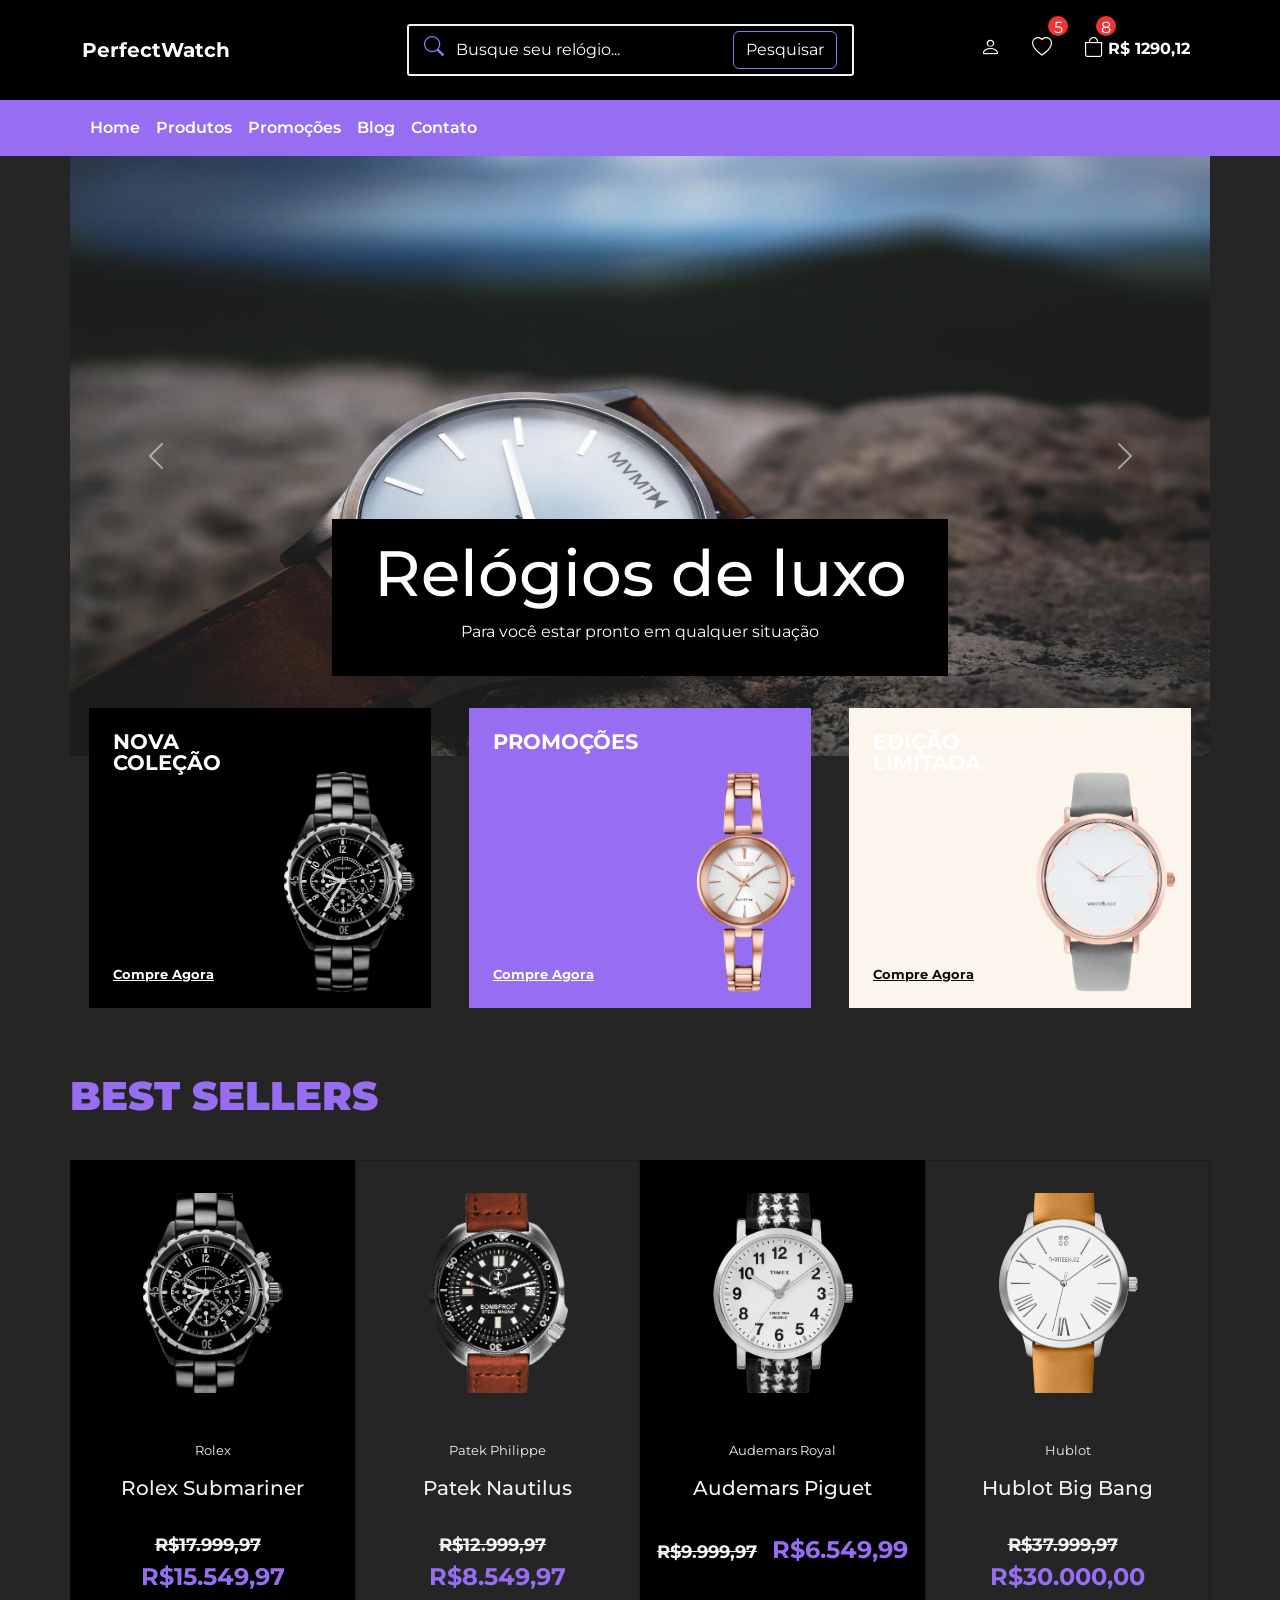
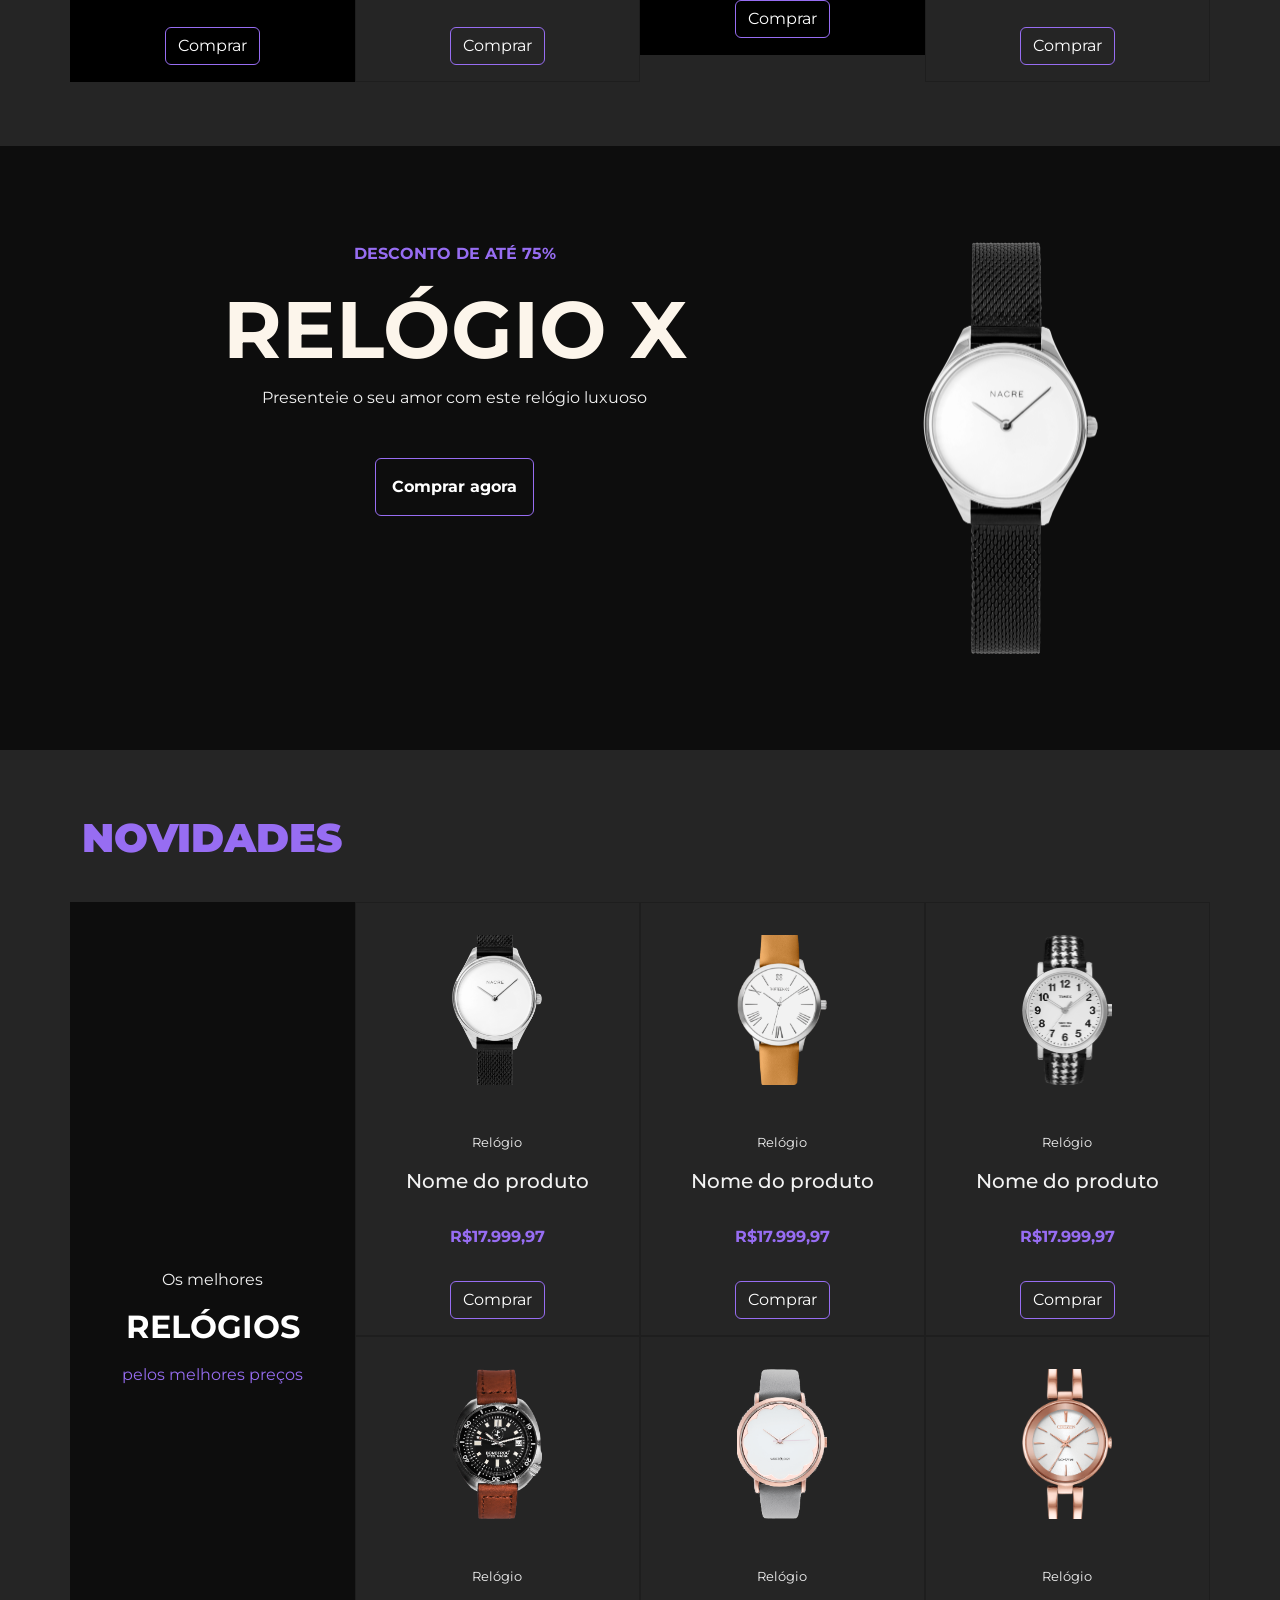
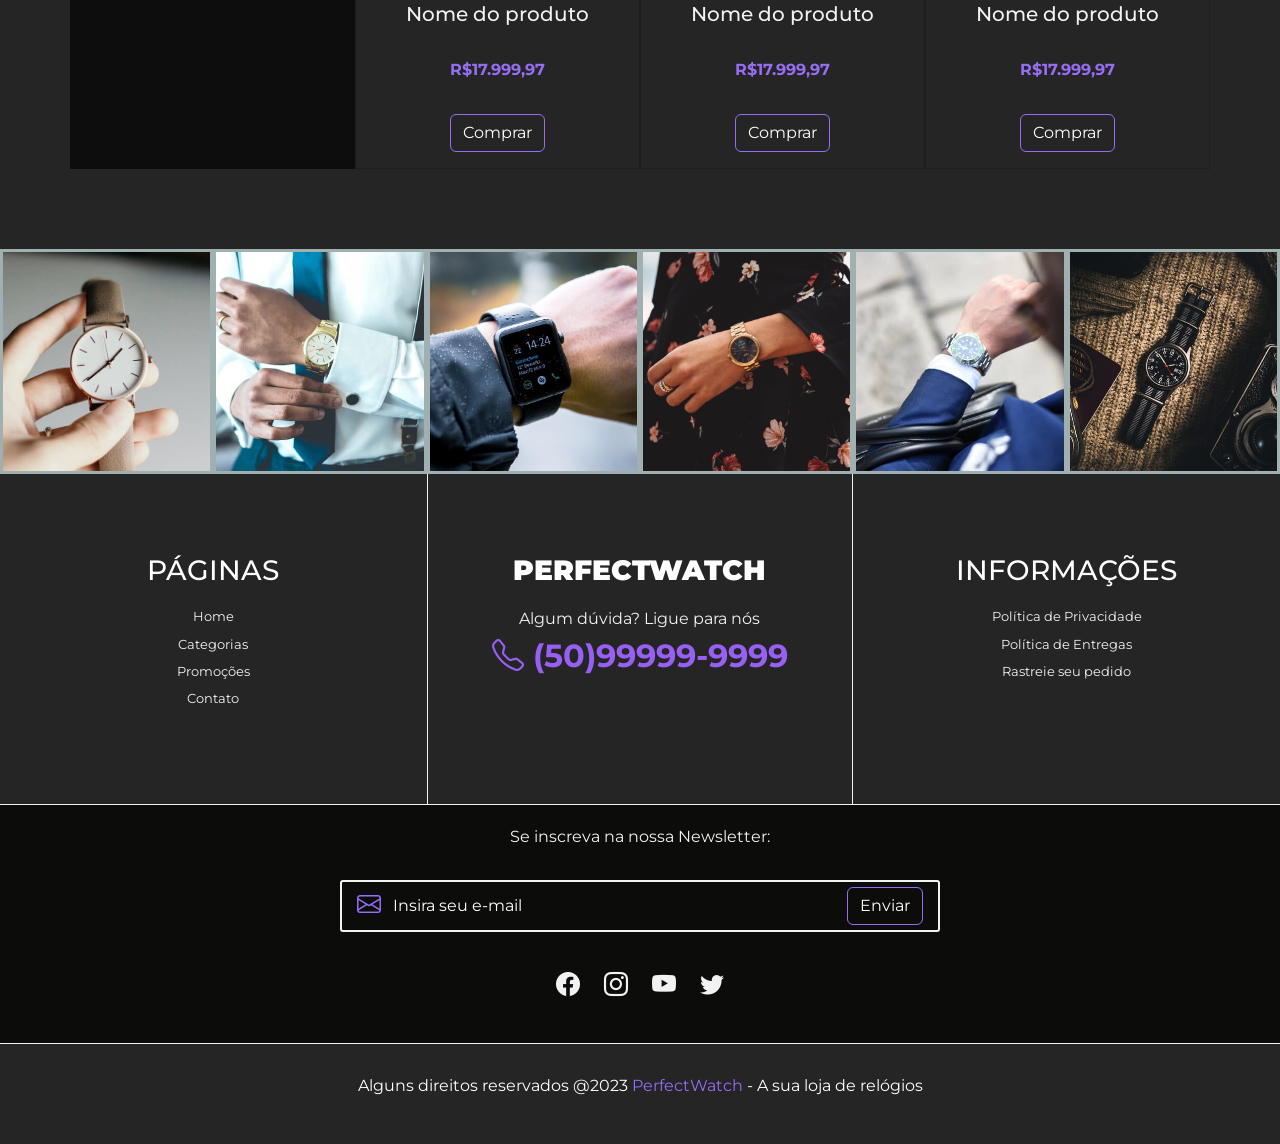
==== PerfectWatch (Completo)/index.html @ 32762eaf "Finalização dos exercícios" ====
<!DOCTYPE html>
<html lang="pt-br">
<head>
  <meta charset="UTF-8">
  <meta http-equiv="X-UA-Compatible" content="IE=edge">
  <meta name="viewport" content="width=device-width, initial-scale=1.0">
  <title>PerfectWatch</title>

  <!-- Favicon -->
  <link rel="shortcut icon" href="img/favicon.ico" type="image/x-icon">

  <!-- Google fonts -->
  <link rel="preconnect" href="https://fonts.googleapis.com">
  <link rel="preconnect" href="https://fonts.gstatic.com" crossorigin>
  <link href="https://fonts.googleapis.com/css2?family=Montserrat:ital,wght@0,100;0,200;0,300;0,400;0,500;0,600;0,700;0,800;0,900;1,100;1,200;1,300;1,400;1,500;1,600;1,700;1,800;1,900&display=swap" rel="stylesheet">
  
  <!-- Link (Bootstrap arquivos locais) -->
  <link rel="stylesheet" href="css/bootstrap.css">
  
  <!-- Link para (Bootstrap Icons arquivos locais) -->
  <link rel="stylesheet" href="./bootstrap-icons/bootstrap-icons.css">

  <!-- Link CSS (Próprio) -->
  <link rel="stylesheet" href="css/styles.css">

  <!-- JavaScript arquivos locais -->
  <script src="js/bootstrap.js" defer></script>
  
</head>
<body>


  <!-- NAVBAR -->
  <!-- Primeira Barra de Navegação -->
  <nav class="navbar navbar-expand-lg destaque py-4 px-2" id="navbar">
    <div class="container">
      <!-- Marca ou Logo -->
      <a class="navbar-brand" href="#">PerfectWatch</a>

      <!-- Itens da barra de navegação -->
      <div id="navbar-items">
        <div></div> <!-- Espaço vazio, usado para fazer a divisão do layout -->

        <!-- Formulário de busca -->
        <form class="d-flex" id="search-form">
          <i class="bi bi-search primary-color"></i> <!-- Ícone de pesquisa -->
          <input class="form-control me-2" type="search" placeholder="Busque seu relógio..." aria-label="Search">
          <button class="btn secondary-bg-color" type="submit">Pesquisar</button>
        </form>

        <!-- Ícones da barra de navegação -->
        <ul class="navbar-nav mb-2 mb-lg-0">
          <li class="nav-item">
            <a class="nav-link" href="#">
              <i class="bi bi-person"></i> <!-- Link para perfil do usuário -->
            </a>
          </li>
          <li class="nav-item">
            <a class="nav-link" href="#">
              <i class="bi bi-heart"></i> <!-- Link para favoritos -->
            </a>
            <span class="qty-info">5</span> <!-- Quantidade de itens -->
          </li>
          <li class="nav-item" id="bag-item">
            <a class="nav-link" href="#">
              <i class="bi bi-bag"></i> <!-- Link para carrinho -->
              <b>R$ 1290,12</b> <!-- Valor total do carrinho -->
            </a>
            <span class="qty-info">8</span> <!-- Qtd de itens no carrinho -->
          </li>
        </ul>
      </div>
    </div>
  </nav>

  <!-- Barra de Navegação Inferior -->
  <nav class="navbar navbar-expand-lg secondary-bg-color p-2" id="bottom-navbar-container">
    <div class="container">
      <!-- Botão para mostrar/esconder o menu -->
      <button class="navbar-toggler" type="button" data-bs-toggle="collapse" data-bs-target="#bottom-navbar"
        aria-controls="bottom-navbar"
        aria-expanded="false" aria-label="Toggle navigation">
        <i class="bi bi-list"></i> <!-- Ícone de lista (para menu mobile) -->
      </button>

      <!-- Itens do menu de navegação inferior -->
      <ul class="navbar-nav mb-2 mb-lg-0 collapse navbar-collapse" id="bottom-navbar">
        <li class="nav-item sobre">
          <a class="nav-link" href="#">Home</a>
        </li>
        <li class="nav-item sobre">
          <a class="nav-link" href="#">Produtos</a>
        </li>
        <li class="nav-item sobre">
          <a class="nav-link" href="#">Promoções</a>
        </li>
        <li class="nav-item sobre">
          <a class="nav-link" href="#">Blog</a>
        </li>
        <li class="nav-item sobre">
          <a class="nav-link" href="#">Contato</a>
        </li>
      </ul>
    </div>
  </nav>

  <!-- ____________________________________________________________ -->

  <!-- BANNERS -->
  <div class="container" id="banners-container">
    <div id="slider" class="carousel slide" data-bs-ride="carousel">
      <div class="carousel-inner">
        <div class="carousel-item active">
          <img src="img/banner1.jpg" class="d-block w-100 img-fluid" alt="...">
          <div class="carousel-caption destaque">
            <h5>Relógios de luxo</h5>
            <p>Para você estar pronto em qualquer situação</p>
          </div>
        </div>
        <!-- Segundo slide do carousel -->
        <div class="carousel-item">
          <img src="img/banner3.jpg" class="d-block w-100 img-fluid" alt="...">
          <div class="carousel-caption destaque">
            <h5>Linha Importada</h5>
            <p>Conheça os melhores relógios suíços, com pronta entrega.</p>
          </div>
        </div>
      </div>
      <!-- Botões de controle para navegar entre slides -->
      <button class="carousel-control-prev" type="button" data-bs-target="#slider" data-bs-slide="prev">
        <span class="carousel-control-prev-icon" aria-hidden="true"></span>
        <span class="visually-hidden">Previous</span>
      </button>
      <button class="carousel-control-next" type="button" data-bs-target="#slider" data-bs-slide="next">
        <span class="carousel-control-next-icon" aria-hidden="true"></span>
        <span class="visually-hidden">Next</span>
      </button>
    </div>

    <!-- MINI BANNERS -->
    <div class="container" id="mini-banners">
      <!-- Linha de mini banners -->
      <div class="row justify-content-around">
        <!-- Mini banner 1 -->
        <div class="col-12 dark-bg-color" id="mini-banner-1">
          <h2>Nova Coleção</h2>
          <img src="img/relogio1.png" alt="Relógio 1">
          <a href="#">Compre Agora</a>
        </div>
        <!-- Mini banner 2 -->
        <div class="col-12 secondary-bg-color" id="mini-banner-2">
          <h2>Promoções</h2>
          <img src="img/relogio2.png" alt="Relógio 2">
          <a href="#">Compre Agora</a>
        </div>
        <!-- Mini banner 3 -->
        <div class="col-12 light-bg-color" id="mini-banner-3">
          <h2>Edição Limitada</h2>
          <img src="img/relogio3.png" alt="Relógio 3">
          <a href="#">Compre Agora</a>
        </div>
      </div>
    </div>
  </div>


  <!-- __________________________________________________ -->
  <!-- BEST SELLERS -->

  <div class="container" id="best-sellers">
    <!-- CORRIGIDO: "tittle" → "title" -->
    <h2 class="title primary-color">Best Sellers</h2>

    <!-- Linha com os produtos best sellers -->
    <div class="row">
      <!-- Primeiro produto -->
      <div class="col-12 col-md-3">
        <div class="card destaque">
          <img src="img/relogio1.png" class="card-img-top img-fluid" alt="Relógio">
          <div class="card-body">
            <p class="card-category secondary-color">Rolex</p>
            <h5 class="card-title secondary-color">Rolex Submariner</h5>
            <p class="card-text primary-color">
              <span class="original-price">R$17.999,97</span>
              <span class="discount-price">R$15.549,97</span>
            </p>
            <a href="#" class="btn btn-primary">Comprar</a>
          </div>
        </div>
      </div>

      <!-- Segundo produto -->
      <div class="col-12 col-md-3">
        <div class="card primary-bg-color">
          <img src="img/relogio4.png" class="card-img-top img-fluid" alt="Relógio">
          <div class="card-body">
            <p class="card-category secondary-color">Patek Philippe</p>
            <h5 class="card-title secondary-color">Patek Nautilus</h5>
            <p class="card-text primary-color">
              <span class="original-price">R$12.999,97</span>
              <span class="discount-price">R$8.549,97</span>
            </p>
            <a href="#" class="btn btn-primary">Comprar</a>
          </div>
        </div>
      </div>

      <!-- Terceiro produto -->
      <div class="col-12 col-md-3">
        <div class="card destaque">
          <img src="img/relogio5.png" class="card-img-top img-fluid" alt="Relógio">
          <div class="card-body">
            <p class="card-category secondary-color">Audemars Royal</p>
            <h5 class="card-title secondary-color">Audemars Piguet</h5>
            <p class="card-text primary-color">
              <span class="original-price">R$9.999,97</span>
              <span class="discount-price">R$6.549,99</span>
            </p>
            <a href="#" class="btn btn-primary">Comprar</a>
          </div>
        </div>
      </div>

      <!-- Quarto produto -->
      <div class="col-12 col-md-3">
        <div class="card primary-bg-color">
          <img src="img/relogio6.png" class="card-img-top img-fluid" alt="Relógio">
          <div class="card-body">
            <p class="card-category secondary-color">Hublot</p>
            <h5 class="card-title secondary-color">Hublot Big Bang</h5>
            <p class="card-text primary-color">
              <span class="original-price">R$37.999,97</span>
              <span class="discount-price">R$30.000,00</span>
            </p>
            <a href="#" class="btn btn-primary">Comprar</a>
          </div>
        </div>
      </div>
    </div>
  </div>

  <!-- _______________________________________________ -->

  <!-- BANNER DESTAQUE -->
  <div class="container-fluid" id="bottom-banner">
    <div class="row">
      <!-- Coluna para texto -->
      <div class="col-12 col-md-8">
        <p class="primary-color offer-subtitle">Desconto de até 75%</p>
        <h2 class="light-color">Relógio X</h2>
        <p class="secondary-color">Presenteie o seu amor com este relógio luxuoso</p>
        <a href="#" class="btn btn-primary">Comprar agora</a>
      </div>
      <!-- Coluna para imagem -->
      <div class="col-12 col-md-4">
        <img src="img/relogio7.png" alt="Relógio 7">
      </div>
    </div>
  </div>

  <!--                                                                        -->
<!-- NOVIDADES (New Products) -->

<div class="container" id="new-products">
  <!-- Título da seção -->
  <h2 class="title primary-color">Novidades</h2>

  <!-- Linha com conteúdo da seção -->
  <div class="row">
    <!-- Coluna para o banner de Novidades (apenas em telas maiores) -->
    <div class="col-12 col-md-3 d-none d-md-flex" id="new-products-banner">
      <!-- Subtítulo do banner -->
      <p class="secondary-color">Os melhores</p>
      <!-- Título do banner -->
      <h3>Relógios</h3>
      <!-- Descrição do banner -->
      <p class="primary-color">pelos melhores preços</p>
    </div>
    <!-- Coluna principal para os produtos -->
    <div class="col-12 col-md-9">
      <!-- Linha para os cards de produtos -->
      <div class="row">
        <!-- Primeiro produto -->
        <div class="col-12 col-md-4">
          <div class="card primary-bg-color">
            <!-- Imagem do produto -->
            <img src="img/relogio7.png" class="card-img-top img-fluid" alt="Relógio">
            <div class="card-body">
              <!-- Categoria do produto -->
              <p class="card-category secondary-color">Relógio</p>
              <!-- Título do produto -->
              <h5 class="card-title secondary-color">Nome do produto</h5>
              <!-- Preço do produto -->
              <p class="card-text primary-color">R$17.999,97</p>
              <!-- Botão de compra -->
              <a href="#" class="btn btn-primary">Comprar</a>
              </div>
          </div>
        </div>
        <!-- Segundo produto -->
        <div class="col-12 col-md-4">
          <div class="card primary-bg-color">
            <img src="img/relogio6.png" class="card-img-top img-fluid" alt="Relógio">
            <div class="card-body">
              <p class="card-category secondary-color">Relógio</p>
              <h5 class="card-title secondary-color">Nome do produto</h5>
              <p class="card-text primary-color">R$17.999,97</p>
              <a href="#" class="btn btn-primary">Comprar</a>
            </div>
          </div>
        </div>
        <!-- Terceiro produto -->
        <div class="col-12 col-md-4">
          <div class="card primary-bg-color">
            <img src="img/relogio5.png" class="card-img-top img-fluid" alt="Relógio">
            <div class="card-body">
              <p class="card-category secondary-color">Relógio</p>
              <h5 class="card-title secondary-color">Nome do produto</h5>
              <p class="card-text primary-color">R$17.999,97</p>
              <a href="#" class="btn btn-primary">Comprar</a>
            </div>
          </div>
        </div>
        <!-- Quarto produto -->
        <div class="col-12 col-md-4">
          <div class="card primary-bg-color">
            <img src="img/relogio4.png" class="card-img-top img-fluid" alt="Relógio">
            <div class="card-body">
              <p class="card-category secondary-color">Relógio</p>
              <h5 class="card-title secondary-color">Nome do produto</h5>
              <p class="card-text primary-color">R$17.999,97</p>
              <a href="#" class="btn btn-primary">Comprar</a>
            </div>
          </div>
        </div>
        <!-- Quinto produto -->
        <div class="col-12 col-md-4">
          <div class="card primary-bg-color">
            <img src="img/relogio3.png" class="card-img-top img-fluid" alt="Relógio">
            <div class="card-body">
              <p class="card-category secondary-color">Relógio</p>
              <h5 class="card-title secondary-color">Nome do produto</h5>
              <p class="card-text primary-color">R$17.999,97</p>
              <a href="#" class="btn btn-primary">Comprar</a>
            </div>
          </div>
        </div>
        <!-- Sexto produto -->
        <div class="col-12 col-md-4">
          <div class="card primary-bg-color">
            <img src="img/relogio2.png" class="card-img-top img-fluid" alt="Relógio">
            <div class="card-body">
              <p class="card-category secondary-color">Relógio</p>
              <h5 class="card-title secondary-color">Nome do produto</h5>
              <p class="card-text primary-color">R$17.999,97</p>
              <a href="#" class="btn btn-primary">Comprar</a>
            </div>
          </div>
        </div>
      </div>
    </div>
  </div>
</div>

<!--__________________________________________-->
    <!-- GALLERY -->

    <div class="container-fluid" id="gallery">
      <div class="row">
        <!-- Colunas para as imagens da galeria -->
        <div class="col-6 col-md-2 image-container" id="insta1"></div>
        <div class="col-6 col-md-2 image-container" id="insta2"></div>
        <div class="col-6 col-md-2 image-container" id="insta3"></div>
        <div class="col-6 col-md-2 image-container" id="insta4"></div>
        <div class="col-6 col-md-2 image-container" id="insta5"></div>
        <div class="col-6 col-md-2 image-container" id="insta6"></div>
      </div>
    </div>

    <!-- FOOTER -->
    <footer id="footer">
      <div class="container-fluid" id="footer-links-container">
        <div class="row">
          <!-- Coluna para links de páginas -->
          <div class="col-12 col-md-4 footer-column">
            <h3>Páginas</h3>
            <!-- Lista de links de páginas -->
            <ul class="list-unstyled">
              <li class="mb-2"><a href="#" class="secondary-color">Home</a></li>
              <li class="mb-2"><a href="#" class="secondary-color">Categorias</a></li>
              <li class="mb-2"><a href="#" class="secondary-color">Promoções</a></li>
              <li class="mb-2"><a href="#" class="secondary-color">Contato</a></li>
            </ul>
          </div>
          <div class="col-12 col-md-4 footer-column" id="footer-center">
            <h3>PerfectWatch</h3>
            <p class="secondary-color">Algum dúvida? Ligue para nós</p>
            <p class="store-phone"><i class="bi bi-telephone"></i> (50)99999-9999</p>
          </div>
          <div class="col-12 col-md-4 footer-column">
            <h3>Informações</h3>
            <ul class="list-unstyled">
              <li class="mb-2"><a href="#" class="secondary-color">Política de Privacidade</a></li>
              <li class="mb-2"><a href="#" class="secondary-color">Política de Entregas</a></li>
              <li class="mb-2"><a href="#" class="secondary-color">Rastreie seu pedido</a></li>
            </ul>
          </div>
        </div>
      </div>
      <!-- Seção para a newsletter -->
      <div class="container-fluid" id="newsletter-container">
        <div class="col-12">
          <div class="row">
            <p class="secondary-color">Se inscreva na nossa Newsletter:</p>
            <!-- Formulário para inscrição na newsletter -->
            <form class="d-flex" id="news-form">
              <i class="bi bi-envelope primary-color"></i>
              <input class="form-control me-2" placeholder="Insira seu e-mail">
              <button class="btn secondary-bg-color" type="submit">Enviar</button>
            </form>
          </div>
        </div>
        <!-- Ícones de redes sociais -->
        <div class="col-12" id="social-container">
          <i class="bi bi-facebook"></i>
          <i class="bi bi-instagram"></i>
          <i class="bi bi-youtube"></i>
          <i class="bi bi-twitter"></i>
        </div>
      </div>
      <!-- Texto de direitos autorais -->
      <div class="container" id="copy-container">
        <p>Alguns direitos reservados @2023 <span class="primary-color">PerfectWatch</span> - A sua loja de relógios</p>
      </div>
    </footer>


  </body>
</html>
---- PerfectWatch (Completo)/css/styles.css ----
/* Define uma fonte padrão para todos os elementos */
* {
  font-family: 'Montserrat', sans-serif;
}

/* Estilos gerais para o corpo da página */
body {
  background-color: #252525; /* Cor de fundo do corpo */
  color: #FFF; /* Cor do texto */
}

/* Classes para diferentes cores de fundo */
.primary-bg-color {
  background-color: #252525;
}

.destaque {
  background-color: #000000;
}

.secondary-bg-color {
  background-color: #976DF2;
}

.light-bg-color {
  background-color: #FCF5EB;
}

.dark-bg-color {
  background-color: #000000;
}

/* Classes para diferentes cores de texto */
.primary-color {
  color: #976DF2;
}

.secondary-color {
  color: #F2F2F2;
}

.light-color {
  color: #FCF5EB;
}

/* ---------------------------------------------- */

/* Estilos para a barra de navegação (navbar) */

/* Ajusta a direção e alinhamento dos itens da barra de navegação */
#navbar .navbar-nav {
  flex-direction: row;
  justify-content: flex-end;
}

/* Define margem à esquerda para os itens da barra de navegação */
#navbar .navbar-nav li {
  margin-left: 1em;
}

/* Define a cor do texto e links na barra de navegação */
#navbar a,
#navbar button {
  color: #FFF;
}

/* Ajusta a posição dos itens da barra de navegação */
#navbar li {
  position: relative;
}

/* Define estilo para ícones na barra de navegação */
#navbar i {
  font-size: 20px;
}

/* Define estilo de cor quando o mouse passa sobre os ícones */
#navbar i:hover {
  color: #976DF2;
}

/* Define estilo para caixa com número (ex: quantidade de itens) */
#navbar span {
  position: absolute;
  top: -8px;
  right: -8px;
  width: 20px;
  height: 20px;
  border-radius: 50%;
  background-color: #EF3636;
  text-align: center;
}

/* Posiciona a caixa com número no item de sacola de compras */
#bag-item span {
  left: 20px;
}

/* Estilos para a marca/logo na barra de navegação */
.navbar-brand {
  font-weight: 700;
  width: 100%;
  text-align: center;
}

/* Estilo de hover para links 'sobre' */
.sobre a:hover {
  color: #0D0D0D !important; /* Importante para sobrepor outros estilos */
}

/* Ajusta estilo quando a largura da tela é maior que 768px */
@media(min-width: 768px) {
  .navbar-brand {
    text-align: left;
  }
}

/* Ajusta espaçamento entre itens da barra de navegação */
#navbar-items {
  justify-content: space-between;
}

/* Ajusta espaçamento quando a largura da tela é maior que 768px */
@media(min-width: 768px) {
  #navbar-items {
    display: flex;
    min-width: 80%;
  }
}

/* Estilos para formulários de busca e newsletter */
#search-form,
#news-form {
  width: 100%;
  margin: 2em 0;
}

/* Ajusta largura e margem quando a largura da tela é maior que 768px */
@media(min-width: 768px) {
  #search-form,
  #news-form {
    width: 50%;
    margin: 0;
  }
}

/* Estilos para campos de input em formulários */
#search-form,
#news-form {
  border: 2px solid #F2F2F2;
  border-radius: 3px;
  padding: 5px 15px;
}

/* Estilos para campos de input quando focados */
#search-form input,
#news-form input {
  background-color: transparent;
  border: none;
  color: #FFF;
}

/* Estilos para campos de input quando focados */
#search-form input:focus,
#news-form input:focus {
  box-shadow: none;
}

/* Estilos para placeholders em campos de input */
#search-form input::placeholder,
#news-form input::placeholder {
  color: #FFF;
}

/* ---------------------------------------------- */

/* Estilos para a barra de navegação inferior (bottom-navbar) */

/* Ajusta a posição dos itens na barra de navegação inferior */
#bottom-navbar-container .container {
  justify-content: flex-end;
}

/* Define cor do texto e links na barra de navegação inferior */
#bottom-navbar-container a {
  color: #FFF;
  font-weight: 600;
}

/* Define tamanho do ícone do botão para mostrar/esconder o menu */
.navbar-toggler {
  font-size: 1.5em;
}

/* ----------------------------Fase 2-------------------------------- */

/* Estilos para os banners */

/* Define espaçamento interno para o contêiner de banners */
#banners-container {
  padding: 0;
}

/* Posicionamento e espaçamento para a legenda do caroussel */
.carousel-caption {
  bottom: 5em;
  padding: 1em;
  left: 12%;
  right: 12%;
}

/* Estilos para o título na legenda do caroussel */
.carousel-caption h5 {
  font-size: 1.8em;
}

/* Media query para telas com largura mínima de 768px */
@media(min-width: 768px) {
  /* Ajusta altura dos itens do caroussel e imagens */
  #slider .carousel-item,
  #slider img {
    height: 600px;
  }

  /* Ajusta posicionamento e espaçamento da legenda do caroussel */
  .carousel-caption {
    left: 23%;
    right: 23%;
  }

  /* Ajusta tamanho do título na legenda do caroussel */
  .carousel-caption h5 {
    font-size: 4em;
  }
}

/* Estilos para os mini banners */
/* Ajusta margem superior para sobrepor os banners principais */
#mini-banners {
  margin-top: -3em;
  z-index: 10;
}

/* Estilos para as colunas dos mini banners */
#mini-banners .col-12 {
  z-index: 1;
  height: 300px;
  padding: 1.5em;
  position: relative;
  display: flex;
  flex-direction: column;
  justify-content: space-between;
}

/* Media query para telas com largura mínima de 768px */
@media(min-width: 768px) {
  /* Ajusta largura máxima das colunas dos mini banners */
  #mini-banners .col-12 {
    max-width: 30%;
  }

  /* Ajusta tamanho do título nos mini banners */
  #mini-banners .col-12 h2 {
    font-size: 2.2em;
  }
}

/* Estilos para o título nos mini banners */
#mini-banners .col-12 h2 {
  text-transform: uppercase;
  max-width: 50px;
  font-size: 1.3em;
  font-weight: 700;
  line-height: 1em;
}

/* Estilos para as imagens nos mini banners */
#mini-banners .col-12 img {
  height: 220px;
  position: absolute;
  right: 1rem;
  bottom: 1rem;
}

/* Estilos para links nos mini banners */
#mini-banners .col-12 a {
  font-weight: bold;
  color: #FFF;
  font-size: .8rem;
  transition: .5s;
}

/* Estilos de hover para links nos mini banners */
#mini-banners .col-12 a:hover {
  color: #0D0D0D;
}

/* Estilos específicos para o primeiro mini banner */
#mini-banners #mini-banner-1 a:hover {
  color: #976DF2;
}

/* Estilos específicos para o terceiro mini banner */
#mini-banners #mini-banner-3 a {
  color: #0D0D0D;
}

/* Estilos de hover específicos para o terceiro mini banner */
#mini-banners #mini-banner-3 a:hover {
  color: #976DF2;
}

 /* -- -----------------------Fase 3------------------------ -- */
/* BEST SELLERS */

/* Define altura e ajusta o redimensionamento das imagens nos cartões */
.card-img-top {
  height: 200px;
  object-fit: cover;
}

/* Define espaçamento interno para a seção de best sellers */
#best-sellers {
  padding: 4em 0;
}

/* Remove margens horizontais para a linha de produtos */
#best-sellers .row {
  margin: 0;
}

/* Ajusta o espaçamento interno das colunas dos produtos */
#best-sellers .col-md-3 {
  padding: 0;
}

/* Estilos para o título da seção */
.title {
  text-transform: uppercase;
  font-weight: 900;
  font-size: 2.5em;
  margin-bottom: 1em;
  text-align: center;
}

/* Media query para telas com largura mínima de 768px */
@media(min-width: 768px) {
  /* Ajusta o alinhamento do título para a esquerda */
  .title {
    text-align: left;
  }
}

/* Estilos para os preços */
.original-price {
  font-size: 18px;
  color: #F2F2F2;
  text-decoration: line-through;
  margin-right: 10px;
}

.discount-price {
  font-size: 24px;
  color: #976DF2; /* Cor destacada para o preço mais baixo */
}

/* Estilos para os cartões de produtos */
.card {
  text-align: center;
  border-radius: 0;
}

/* Ajusta o tamanho da imagem nos cartões */
.card img {
  width: 140px;
  margin: 2em auto;
}

/* Estilos para a categoria do produto nos cartões */
.card .card-category {
  font-size: .8rem;
}

/* Estilos para o texto nos cartões */
.card .card-text {
  margin: 2em 0;
  font-weight: bold;
}

/* Estilos para os botões de compra */
.btn {
  background-color: transparent;
  border-color: #976DF2;
}

/* Estilos de hover para os botões de compra */
.btn:hover {
  background-color: #976DF2;
  border-color: #976DF2;
}

/* ----------------------------------------------------------- */
/* BOTTOM BANNER */

/* Define cor de fundo, espaçamento interno e margens para o banner */
#bottom-banner {
  background-color: #0D0D0D;
  padding: 6em;
  margin-bottom: 4em;
  text-align: center;
}

/* Define estilo para subtítulo da oferta e título */
#bottom-banner .offer-subtitle,
#bottom-banner h2 {
  text-transform: uppercase;
  font-weight: bold;
}

/* Define estilo para o botão */
#bottom-banner .btn {
  margin: 2em;
  font-weight: bold;
  padding: 1em;
}

/* Define tamanho máximo para a imagem */
#bottom-banner img {
  max-width: 175px;
}

/* Media query para telas com largura mínima de 768px */
@media(min-width: 768px) {
  /* Ajusta tamanho do título para telas maiores */
  #bottom-banner h2 {
    font-size: 5em;
  }
}
/* __________________________________________________ */
/* (Novidades) NEW PRODUCTS */

/* Define margem inferior para a seção de Novidades */
#new-products {
  margin-bottom: 5rem;
}

/* Estilos para o banner de Novidades */
#new-products-banner {
  display: flex;
  flex-direction: column;
  justify-content: center;
  align-items: center;
  background-color: #0D0D0D;
}

/* Estilos para o título do banner de Novidades */
#new-products-banner h3 {
  text-transform: uppercase;
  font-weight: bold;
  margin-bottom: 1rem;
  font-size: 2rem;
}

/* Ajusta o espaçamento interno das colunas dos produtos */
#new-products .col-md-4 {
  padding: 0;
}

/* Define tamanho e margens para as imagens nos cartões de produtos */
#new-products .card img {
  height: 150px;
  width: 90px;
  margin: 2em auto;
}
/*                                                                        */
/* GALLERY */

/* Estilos para os containers das imagens */
#gallery .image-container {
  background-size: cover;
  background-position: center;
  height: 225px;
  cursor: pointer;
  transition: .5s;
  border: 3px solid #A0B0B0;
}

/* Estilos ao passar o mouse sobre as imagens */
#gallery .image-container:hover {
  border-color: #9760F2;
}

/* Define a imagem de fundo para cada container */
#insta1 {
  background-image: url('../img/insta1.jpg');
}

#insta2 {
  background-image: url('../img/insta2.jpg');
}

#insta3 {
  background-image: url('../img/insta3.jpg');
}

#insta4 {
  background-image: url('../img/insta4.jpg');
}

#insta5 {
  background-image: url('../img/insta5.jpg');
}

#insta6 {
  background-image: url('../img/insta6.jpg');
}

/*                                                                        */
/* FOOTER */

/* Estilos para a linha que separa os links do rodapé */
#footer-links-container {
  border-bottom: 1px solid #F2F2F2;
}

/* Estilos para as colunas no rodapé */
#footer .footer-column {
  padding: 2em;
  flex-direction: column;
  align-items: center;
  justify-content: center;
  text-align: center;
}

/* Estilos para as colunas do rodapé em telas maiores */
@media(min-width: 795px) {
  #footer .footer-column {
    padding: 5em 2em;
  }
}

/* Estilos para os títulos das colunas de links no rodapé */
#footer-links-container h3 {
  margin-bottom: 20px;
  text-transform: uppercase;
}

/* Estilos para os itens de lista nos links do rodapé */
#footer-links-container li {
  font-size: .8em;
  text-align: center;
}

/* Estilos para os links nos itens de lista do rodapé */
#footer-links-container li a {
  text-decoration: none;
}

/* Estilos ao passar o mouse sobre os links nos itens de lista do rodapé */
#footer-links-container li a:hover {
  color: #9760F2;
}

/* Estilos para a coluna central no rodapé */
#footer-center {
  border-left: 1px solid #F2F2F2;
  border-right: 1px solid #F2F2F2;
}

/* Estilos para o título da coluna central no rodapé */
#footer-center h3 {
  font-weight: 900;
}

/* Estilos para o número de telefone na coluna central do rodapé */
#footer-center .store-phone {
  color: #9760F2;
  font-weight: bold;
  font-size: 2rem;
  margin-top: -15px;
}

/* NEWS */

/* Estilos para o container da seção de newsletter */
#newsletter-container {
  background-color: #0C0D0B;
  border-bottom: 1px solid #F2F2F2;
  text-align: center;
  padding: 20px;
}

/* Estilos para o formulário de inscrição na newsletter */
#news-form {
  max-width: 600px;
  margin: 15px auto;
}

/* Estilos para o ícone no formulário de inscrição */
#news-form i {
  font-size: 1.5em;
}

/* Estilos para o botão no formulário de inscrição */
#news-form .btn {
  color: #FFF;
}

/* Estilos para o container das redes sociais */
#social-container {
  margin: 20px auto;
}

/* Estilos para os ícones de redes sociais */
#social-container i {
  font-size: 1.5em;
  margin: 10px;
  cursor: pointer;
  color: #F2F2F2;
  transition: .3s;
}

/* Estilos ao passar o mouse sobre os ícones de redes sociais */
#social-container i:hover {
  color: #9760F2;
}

/* Estilos para o container de direitos autorais */
#copy-container {
  text-align: center;
  padding: 30px;
}
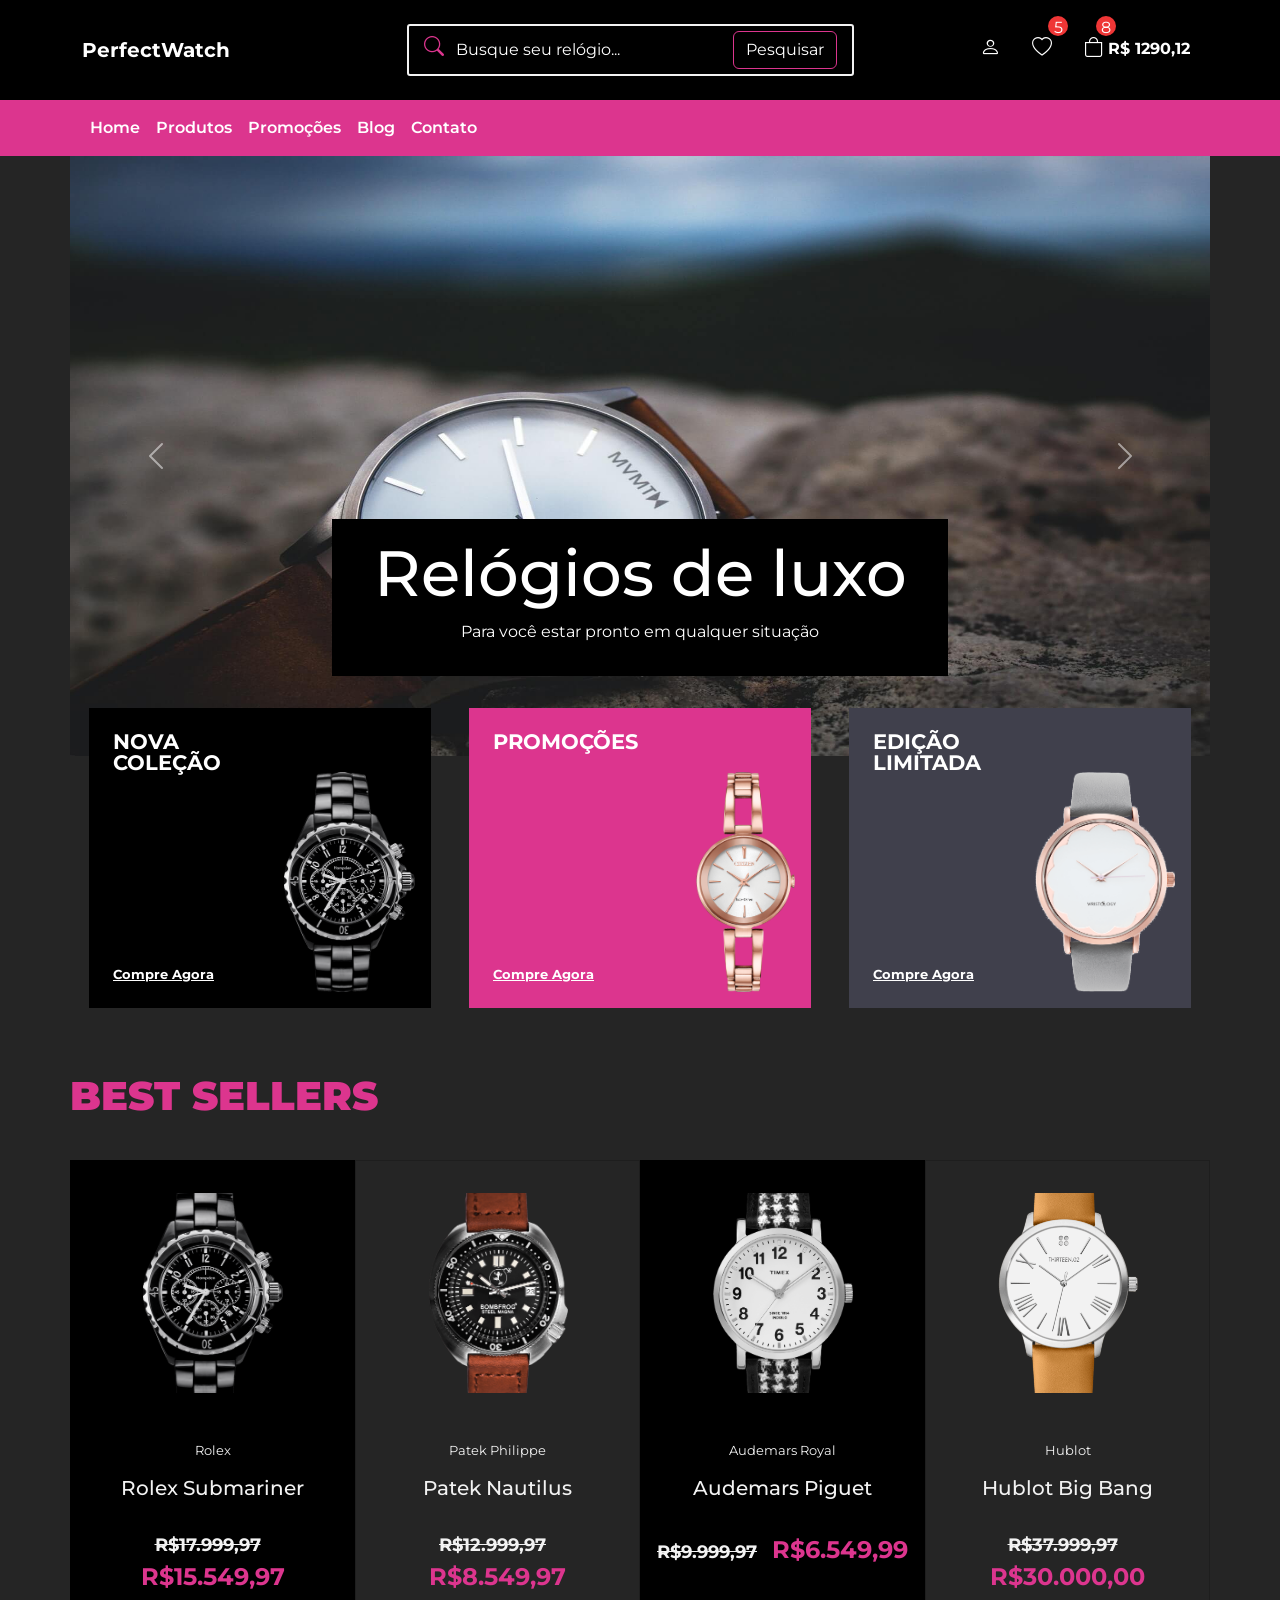
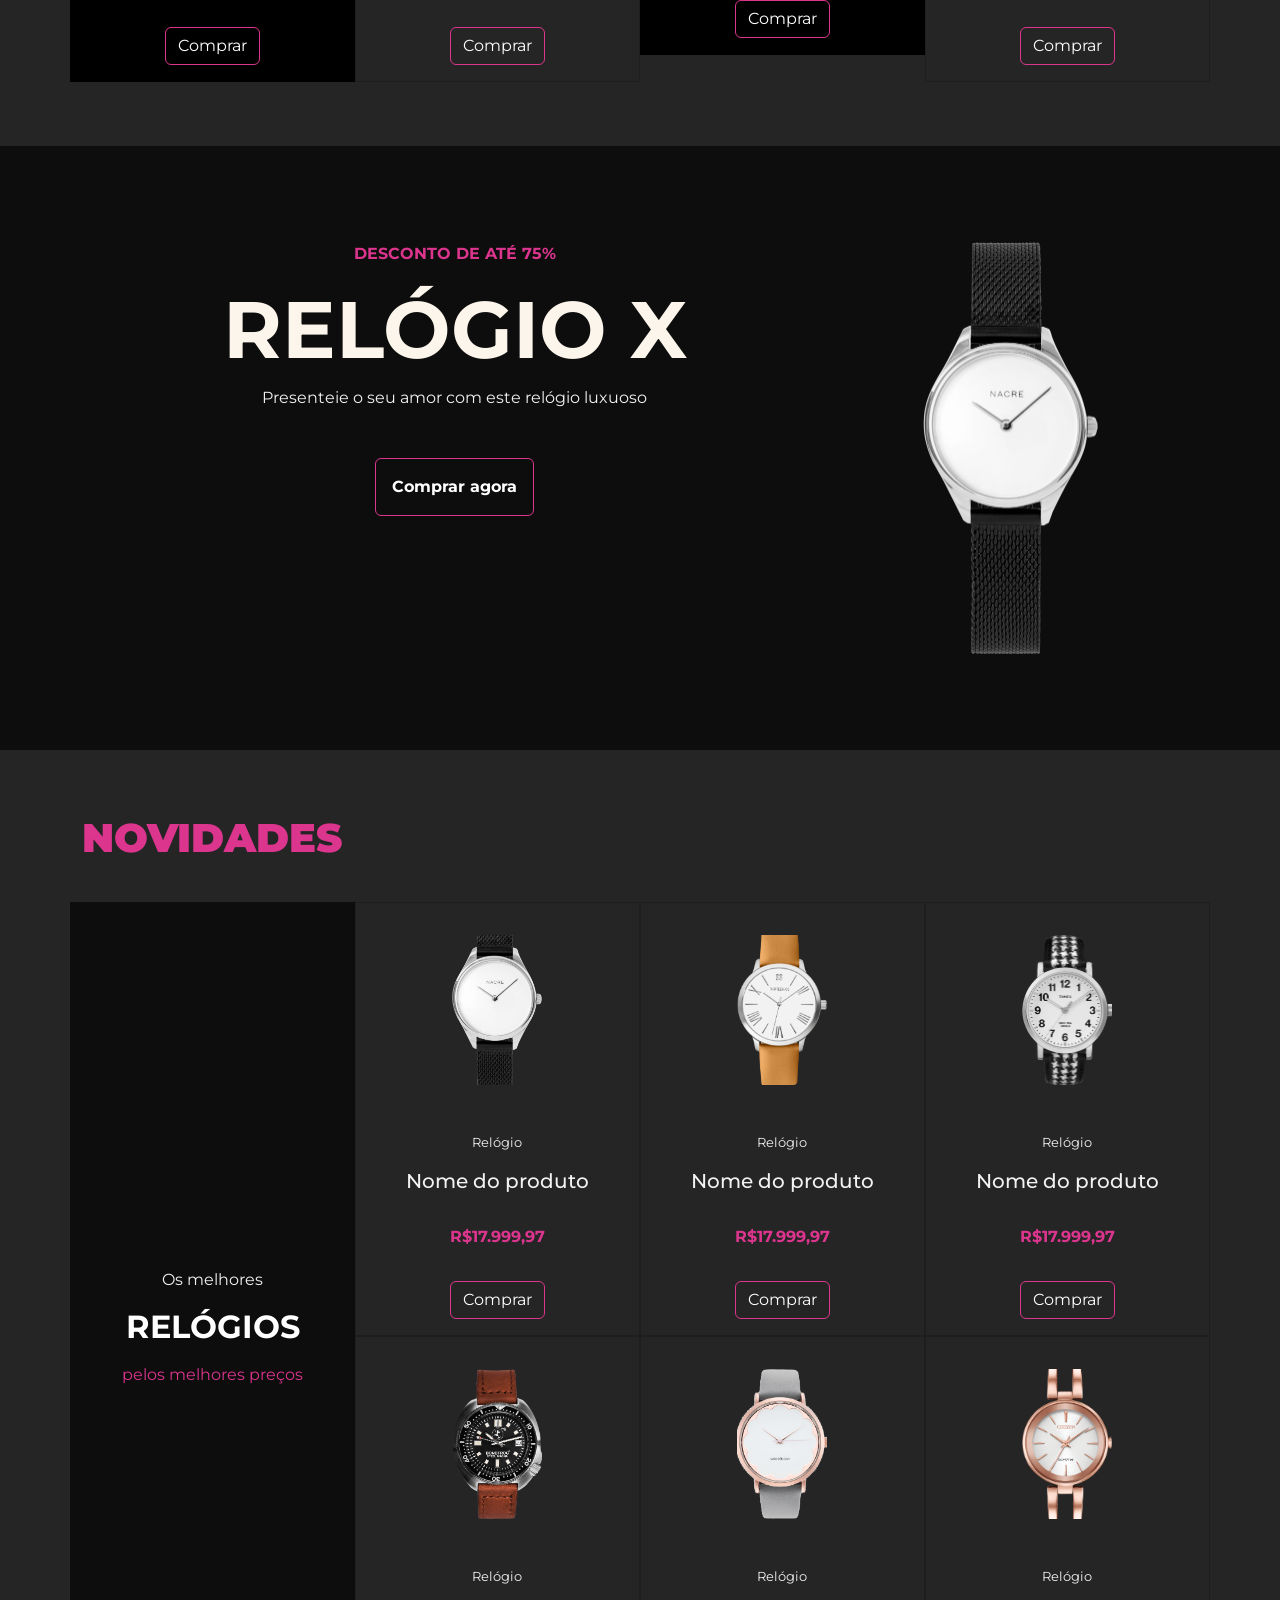
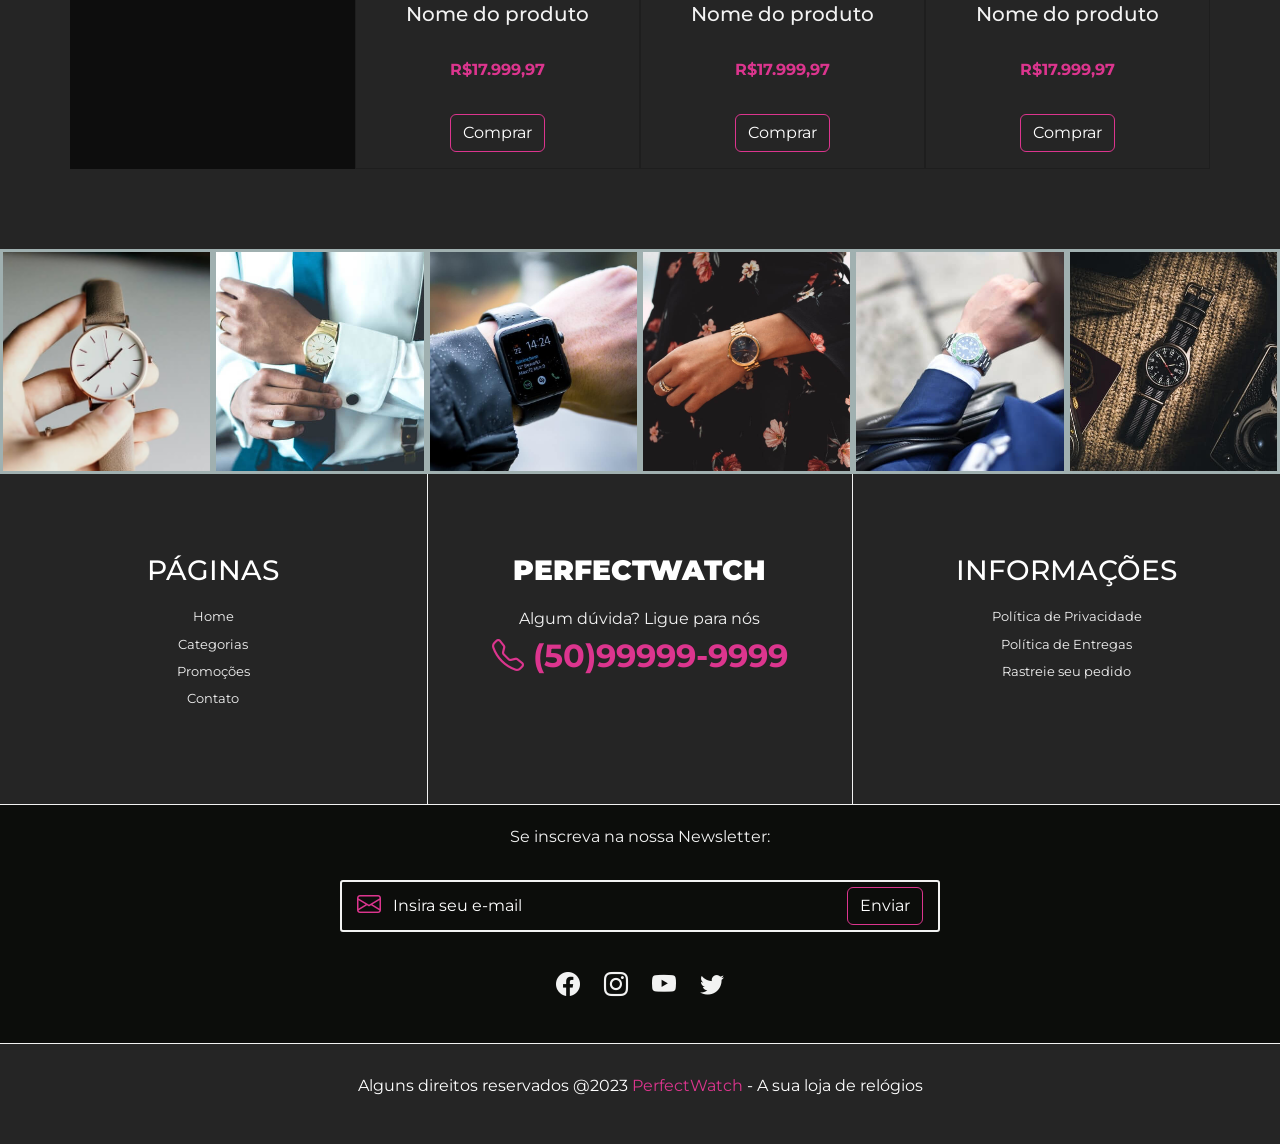
==== commit 5a32d526: "Atualização part2" ====
--- a/PerfectWatch (Completo)/index.html
+++ b/PerfectWatch (Completo)/index.html
@@ -154,7 +154,7 @@
           <a href="#">Compre Agora</a>
         </div>
         <!-- Mini banner 3 -->
-        <div class="col-12 light-bg-color" id="mini-banner-3">
+        <div class="col-12" id="mini-banner-3" style="background-color: rgb(64, 64, 76);">
           <h2>Edição Limitada</h2>
           <img src="img/relogio3.png" alt="Relógio 3">
           <a href="#">Compre Agora</a>
--- a/PerfectWatch (Completo)/css/styles.css
+++ b/PerfectWatch (Completo)/css/styles.css
@@ -19,7 +19,7 @@
 }
 
 .secondary-bg-color {
-  background-color: #976DF2;
+  background-color: #dc358e;
 }
 
 .light-bg-color {
@@ -32,7 +32,7 @@
 
 /* Classes para diferentes cores de texto */
 .primary-color {
-  color: #976DF2;
+  color: #dc358e;
 }
 
 .secondary-color {
@@ -76,7 +76,7 @@
 
 /* Define estilo de cor quando o mouse passa sobre os ícones */
 #navbar i:hover {
-  color: #976DF2;
+  color: #dc358e;
 }
 
 /* Define estilo para caixa com número (ex: quantidade de itens) */
@@ -297,17 +297,13 @@
 
 /* Estilos específicos para o primeiro mini banner */
 #mini-banners #mini-banner-1 a:hover {
-  color: #976DF2;
-}
-
-/* Estilos específicos para o terceiro mini banner */
-#mini-banners #mini-banner-3 a {
-  color: #0D0D0D;
-}
+  color: #dc358e;
+}
+
 
 /* Estilos de hover específicos para o terceiro mini banner */
 #mini-banners #mini-banner-3 a:hover {
-  color: #976DF2;
+  color: #dc358e;
 }
 
  /* -- -----------------------Fase 3------------------------ -- */
@@ -361,7 +357,7 @@
 
 .discount-price {
   font-size: 24px;
-  color: #976DF2; /* Cor destacada para o preço mais baixo */
+  color: #dc358e; /* Cor destacada para o preço mais baixo */
 }
 
 /* Estilos para os cartões de produtos */
@@ -390,13 +386,13 @@
 /* Estilos para os botões de compra */
 .btn {
   background-color: transparent;
-  border-color: #976DF2;
+  border-color: #dc358e;
 }
 
 /* Estilos de hover para os botões de compra */
 .btn:hover {
-  background-color: #976DF2;
-  border-color: #976DF2;
+  background-color: #dc358e;
+  border-color: #dc358e;
 }
 
 /* ----------------------------------------------------------- */
@@ -487,7 +483,7 @@
 
 /* Estilos ao passar o mouse sobre as imagens */
 #gallery .image-container:hover {
-  border-color: #9760F2;
+  border-color: #dc358e;
 }
 
 /* Define a imagem de fundo para cada container */
@@ -558,7 +554,7 @@
 
 /* Estilos ao passar o mouse sobre os links nos itens de lista do rodapé */
 #footer-links-container li a:hover {
-  color: #9760F2;
+  color: #dc358e;
 }
 
 /* Estilos para a coluna central no rodapé */
@@ -574,7 +570,7 @@
 
 /* Estilos para o número de telefone na coluna central do rodapé */
 #footer-center .store-phone {
-  color: #9760F2;
+  color: #dc358e;
   font-weight: bold;
   font-size: 2rem;
   margin-top: -15px;
@@ -622,7 +618,7 @@
 
 /* Estilos ao passar o mouse sobre os ícones de redes sociais */
 #social-container i:hover {
-  color: #9760F2;
+  color: #dc358e;
 }
 
 /* Estilos para o container de direitos autorais */
